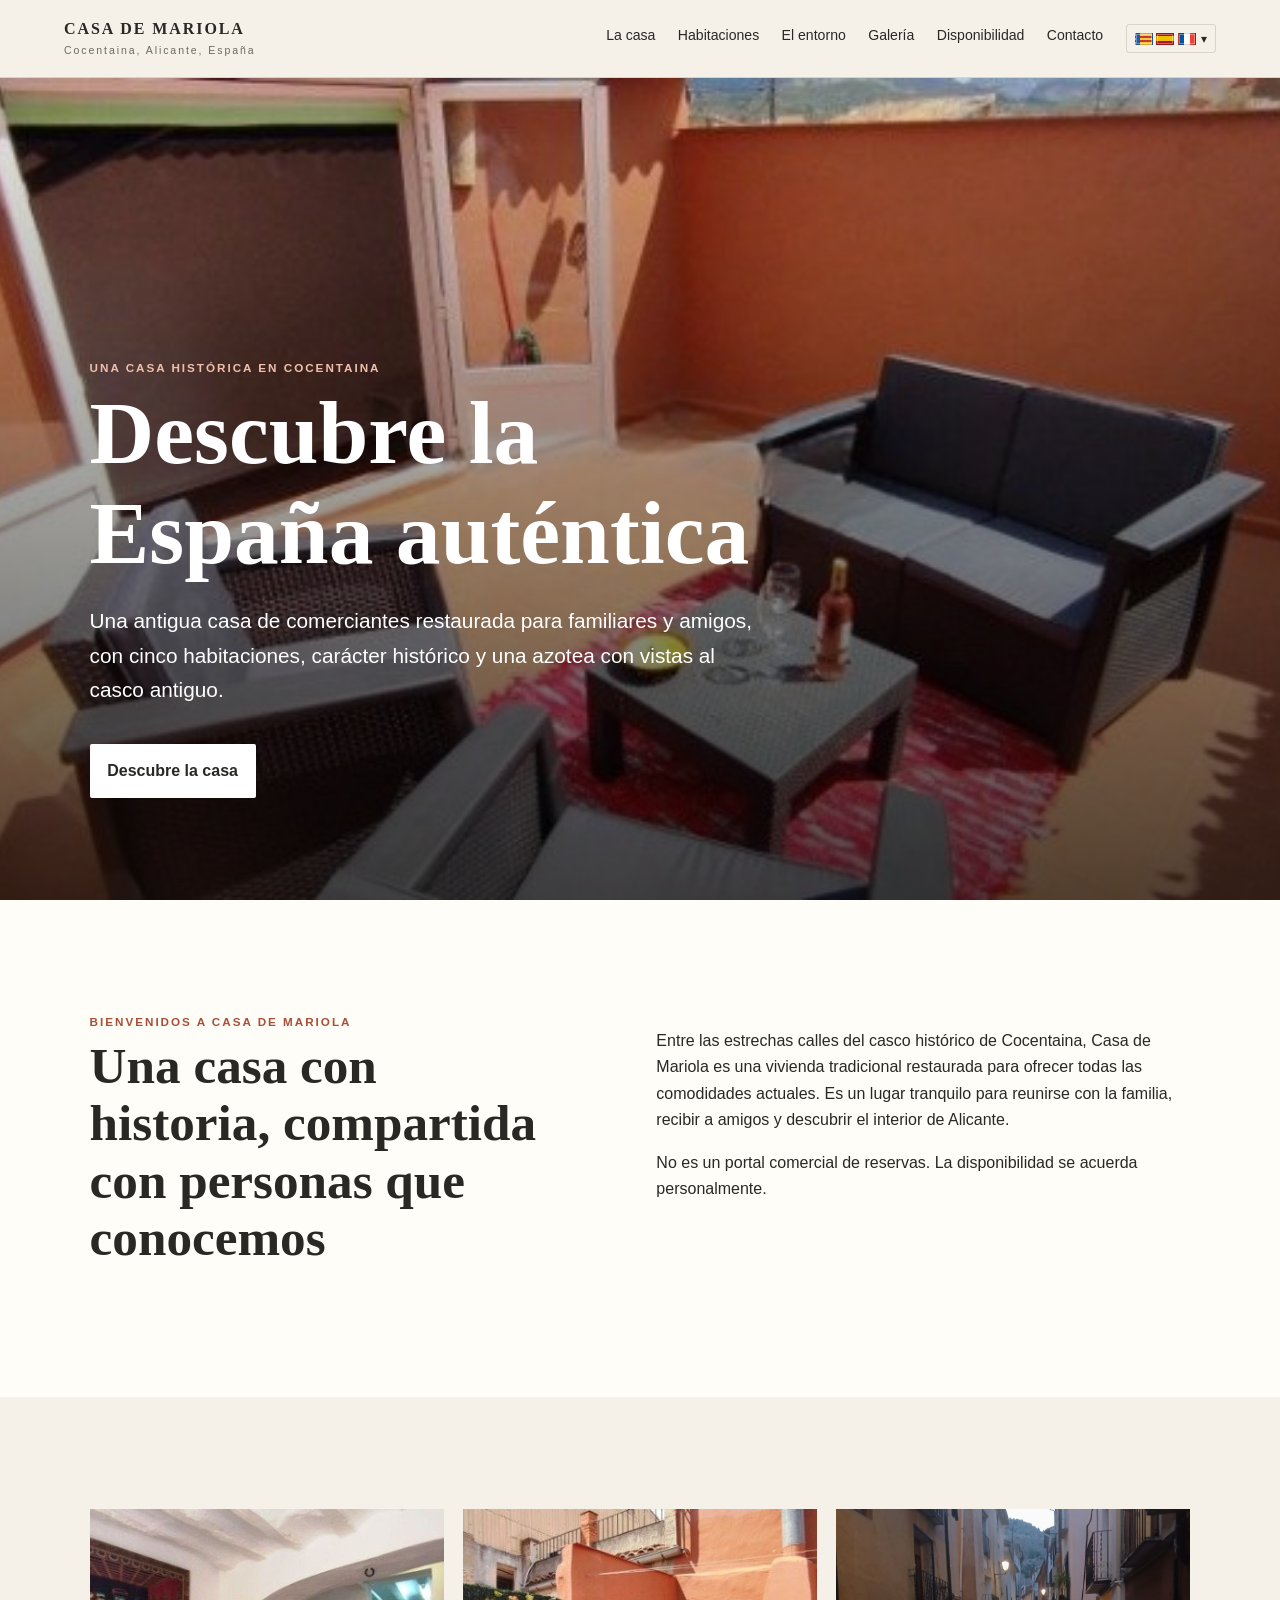
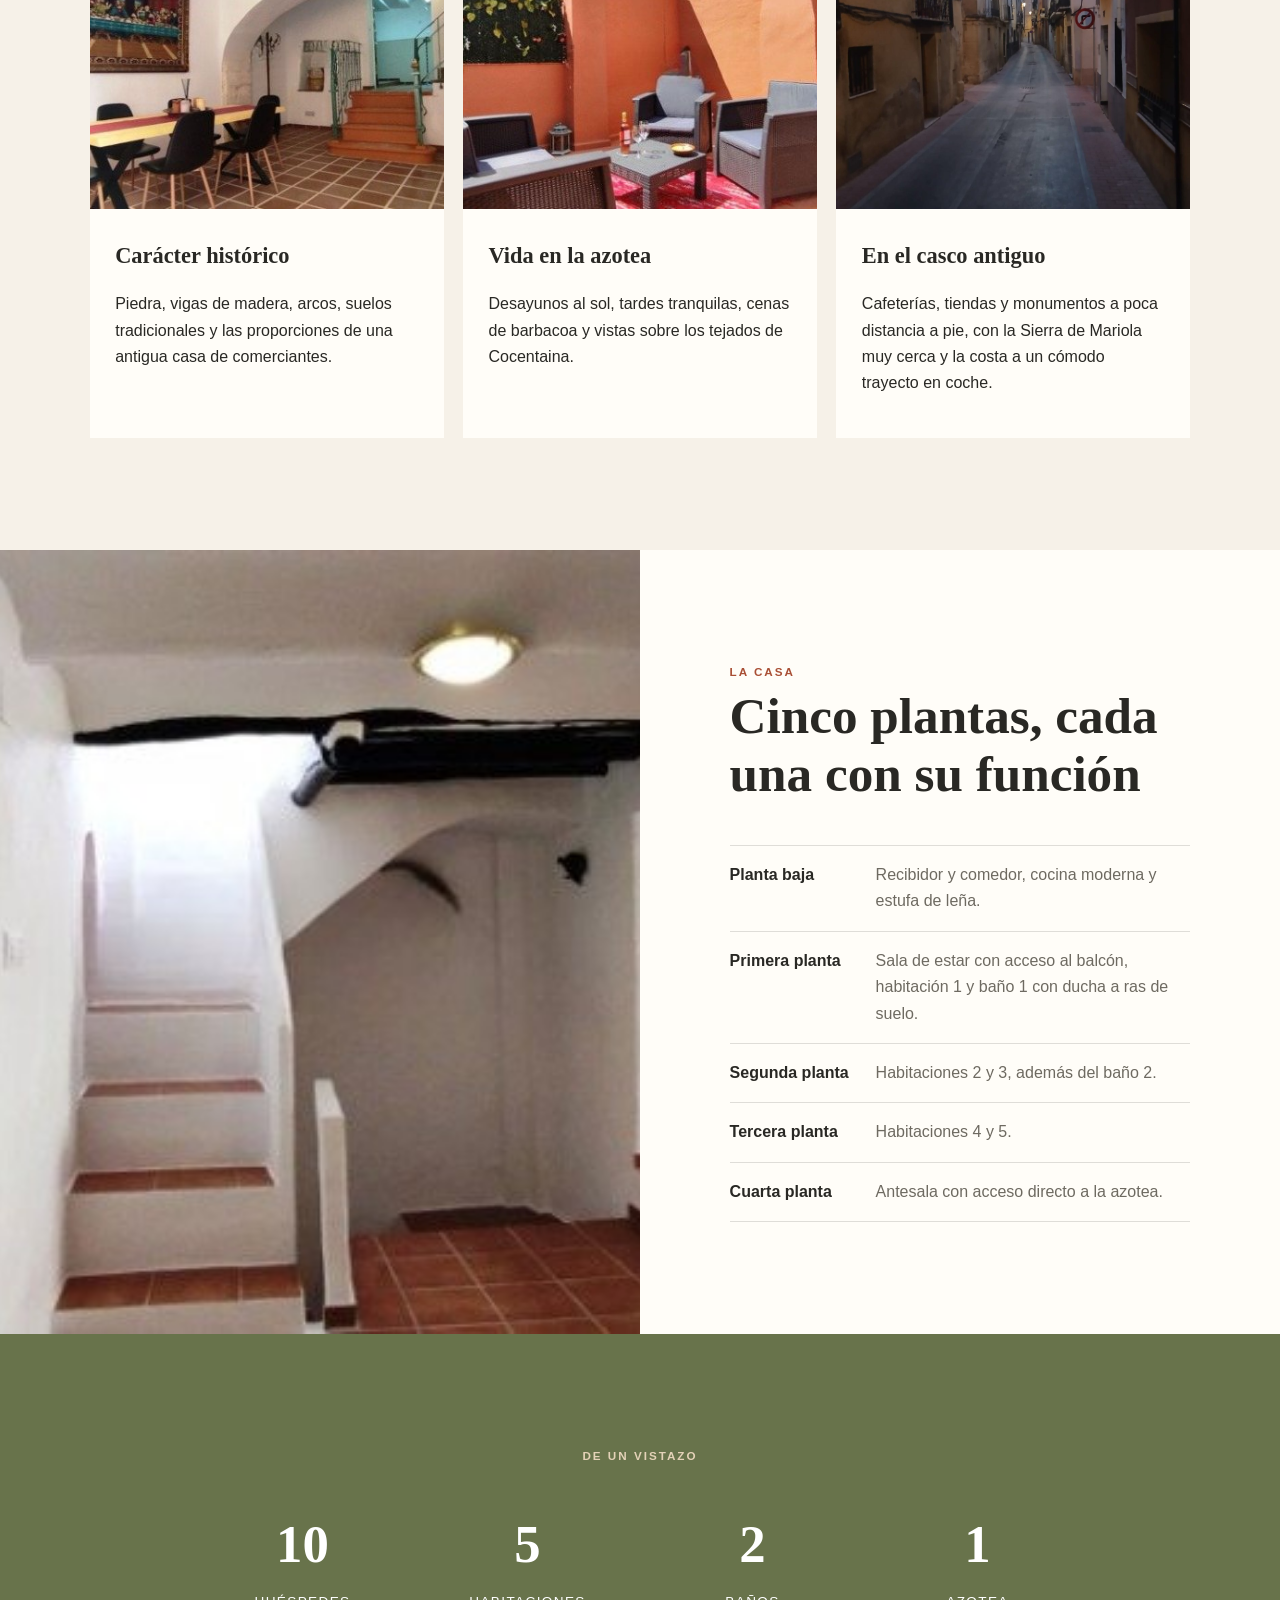
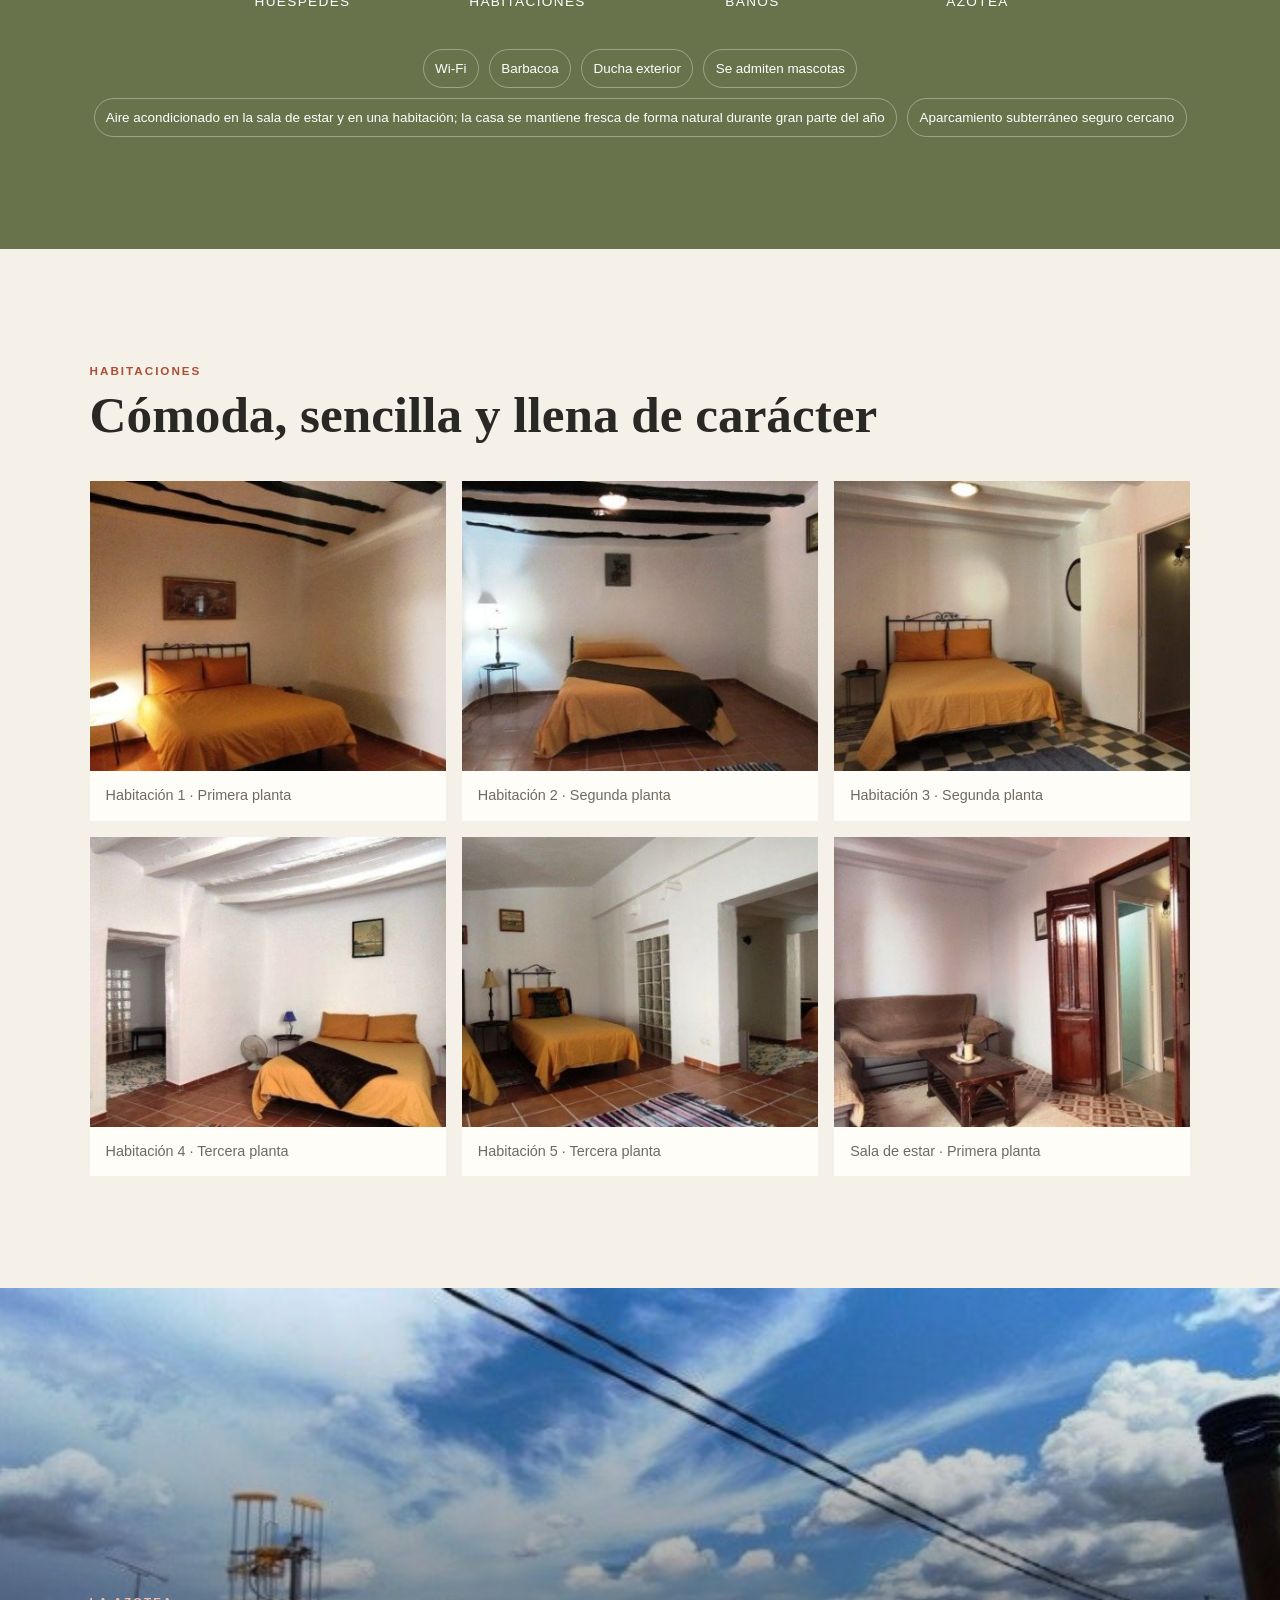
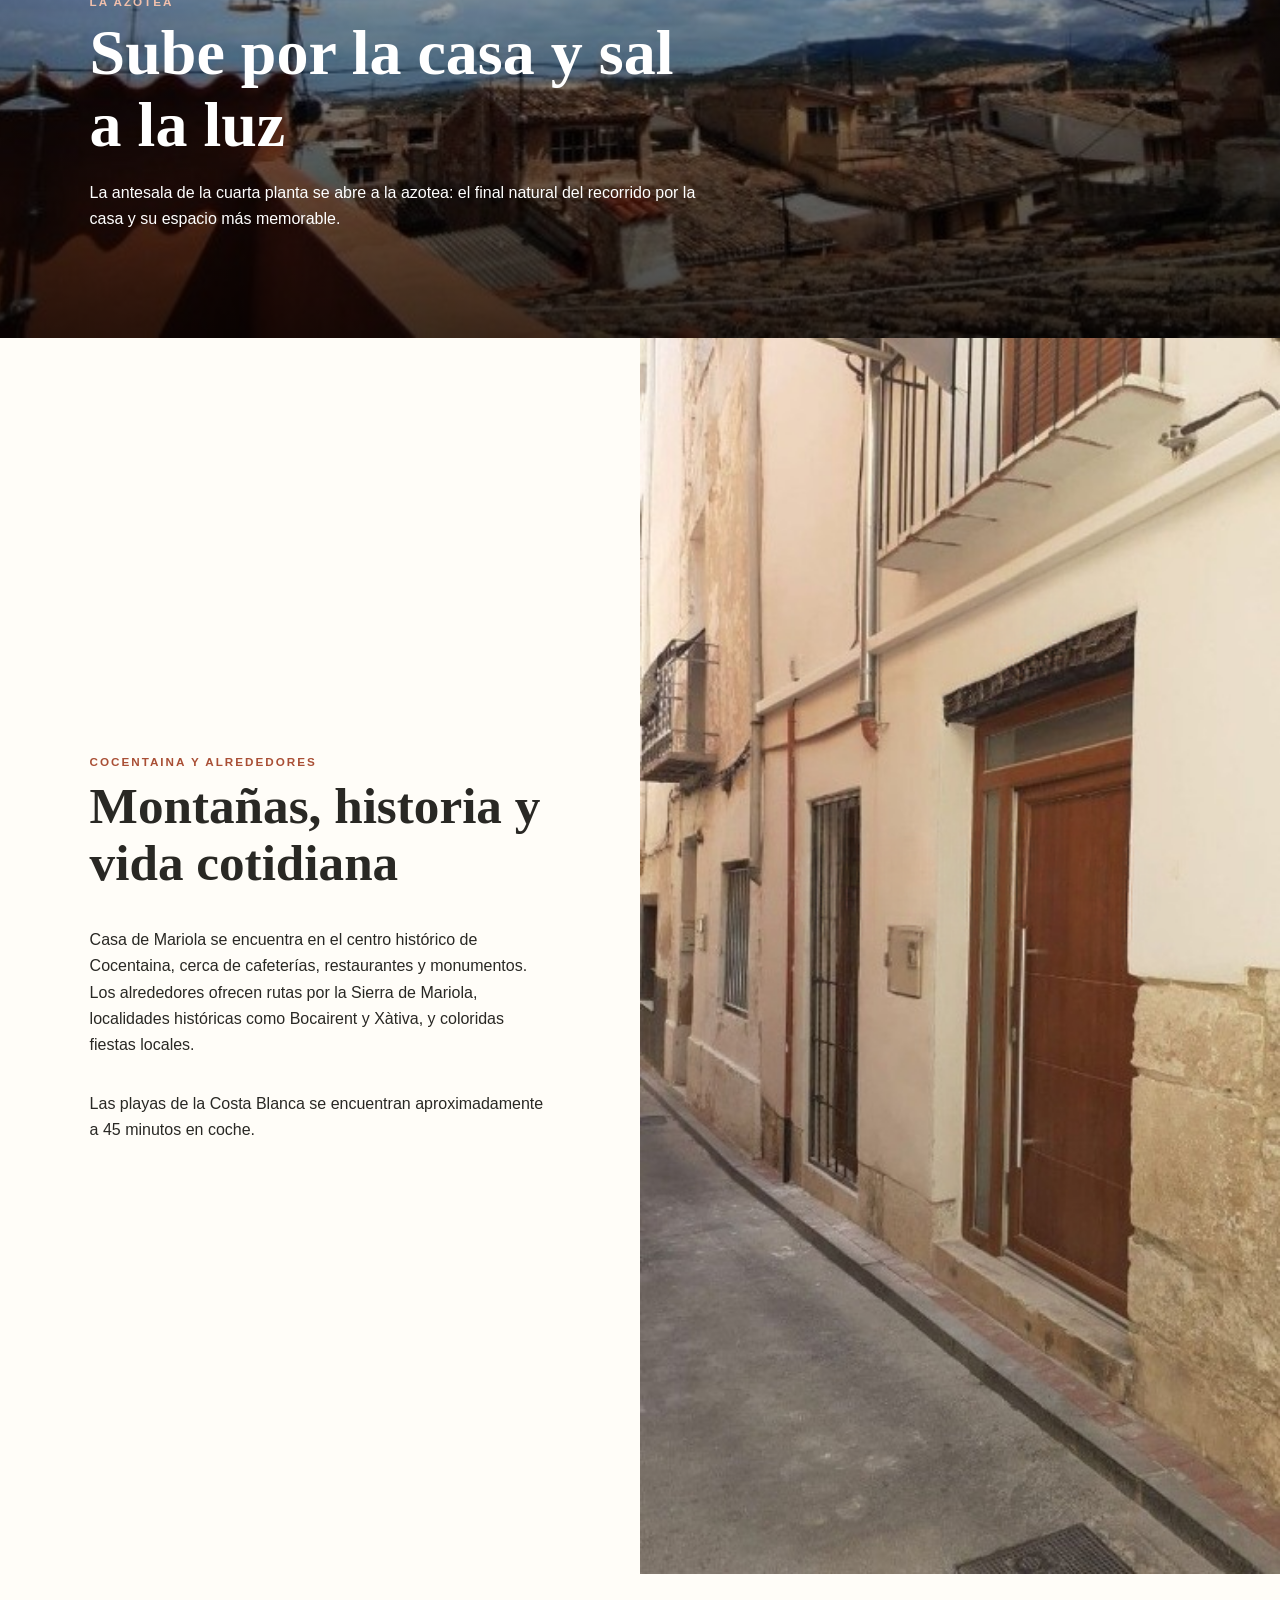
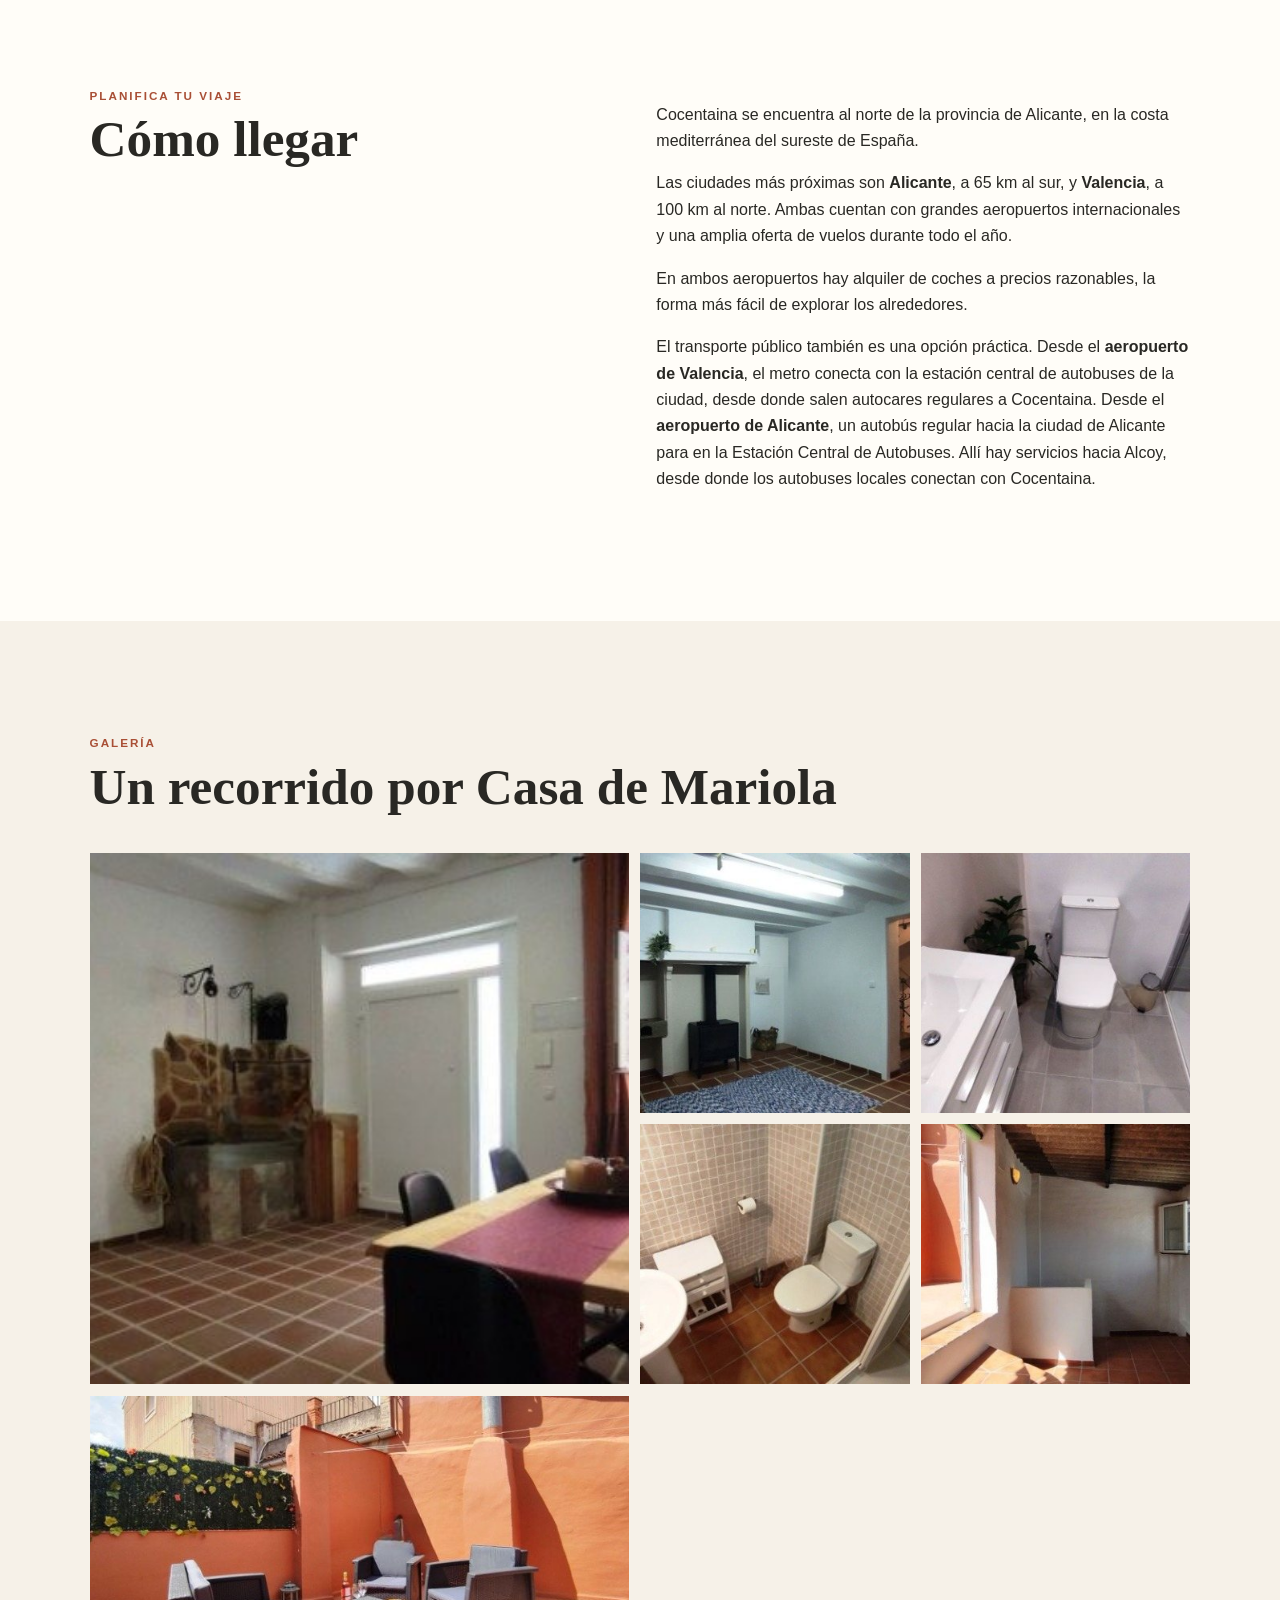
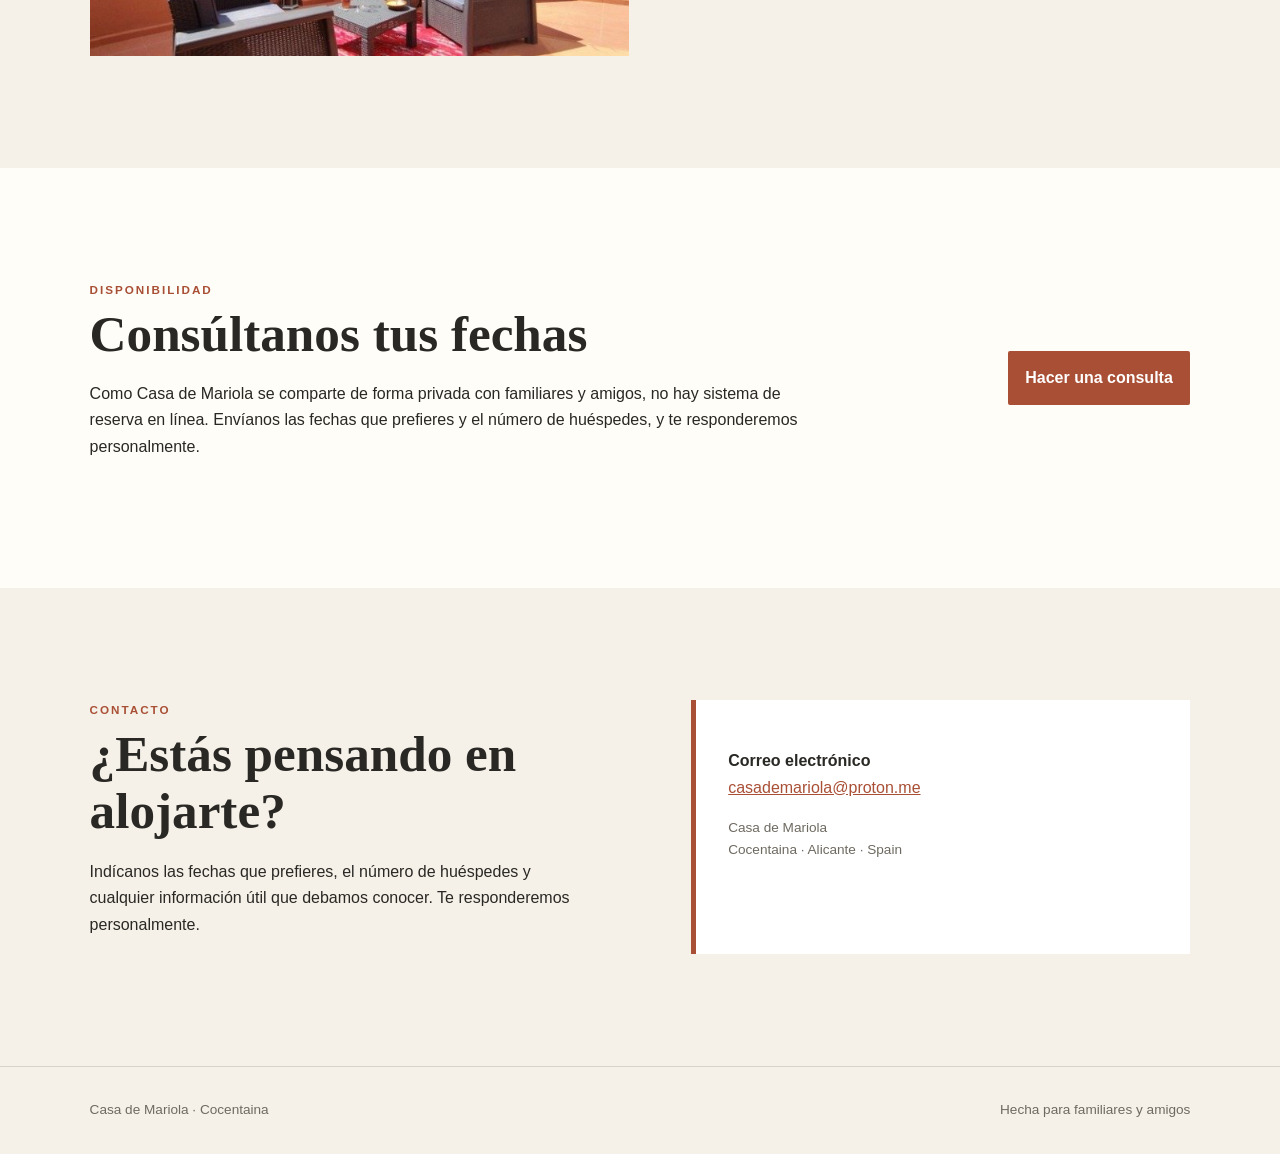
==== es/index.html @ c88c0bca "Add files via upload Version 1.4 - Add multilingual support" ====
<!DOCTYPE html>

<html lang="es">
<head>
<meta charset="utf-8"/>
<meta content="width=device-width, initial-scale=1" name="viewport"/>
<meta content="Alójate en una casa histórica cuidadosamente restaurada en el corazón de Cocentaina, Alicante. Una base ideal para descubrir la Sierra de Mariola, el interior valenciano y la Costa Blanca." name="description"/>
<link href="https://casademariola.com/es/" rel="canonical"/><link href="https://casademariola.com/" hreflang="en" rel="alternate"/><link href="https://casademariola.com/va/" hreflang="ca-valencia" rel="alternate"/><link href="https://casademariola.com/es/" hreflang="es" rel="alternate"/><link href="https://casademariola.com/fr/" hreflang="fr" rel="alternate"/><link href="https://casademariola.com/" hreflang="x-default" rel="alternate"/>
<meta content="Casa de Mariola | Cocentaina" property="og:title"/>
<meta content="Una casa tradicional en el casco histórico de Cocentaina, cerca de la Sierra de Mariola." property="og:description"/>
<meta content="website" property="og:type"/>
<meta content="https://casademariola.com/es/" property="og:url"/>
<meta content="https://casademariola.com/images/hero-terrace.jpg" property="og:image"/>
<link href="../favicon.svg" rel="icon" type="image/svg+xml"/>
<title>Casa de Mariola | Casa histórica en Cocentaina</title>
<link href="https://fonts.googleapis.com" rel="preconnect"/>
<link crossorigin="" href="https://fonts.gstatic.com" rel="preconnect"/>
<link href="../styles.css" rel="stylesheet"/>
<link href="styles.css" rel="stylesheet"/>
</head>
<body>
<header class="site-header">
<a aria-label="Inicio de Casa de Mariola" class="brand" href="#home">
<span>CASA DE MARIOLA</span>
<small>Cocentaina, Alicante, España</small>
</a>
<button aria-controls="site-nav" aria-expanded="false" class="menu-toggle">Menú</button>
<nav id="site-nav">
<a href="#house">La casa</a>
<a href="#rooms">Habitaciones</a>
<a href="#area">El entorno</a>
<a href="#gallery">Galería</a>
<a href="#availability">Disponibilidad</a>
<a href="#contact">Contacto</a>
<div class="language-selector">
<button aria-controls="language-menu" aria-expanded="false" aria-label="Elegir idioma" class="language-toggle" type="button">
<span aria-hidden="true" class="flag flag-va"></span><span aria-hidden="true" class="flag flag-es"></span><span aria-hidden="true" class="flag flag-fr"></span><span aria-hidden="true" class="language-chevron">▾</span>
</button>
<div class="language-menu" id="language-menu" role="menu">
<a href="/" lang="en" role="menuitem">English</a>
<a href="/va/" lang="ca-valencia" role="menuitem">Valencià</a>
<a href="/es/" lang="es" role="menuitem">Español</a>
<a href="/fr/" lang="fr" role="menuitem">Français</a>
</div>
</div></nav>
</header>
<main>
<section class="hero" id="home">
<img alt="La azotea de Casa de Mariola" src="../images/hero-terrace.jpg"/>
<div class="hero-shade"></div>
<div class="hero-content">
<p class="eyebrow">Una casa histórica en Cocentaina</p>
<h1>Descubre la España auténtica</h1>
<p>Una antigua casa de comerciantes restaurada para familiares y amigos, con cinco habitaciones, carácter histórico y una azotea con vistas al casco antiguo.</p>
<a class="button button-light" href="#house">Descubre la casa</a>
</div>
</section>
<section class="intro section">
<div>
<p class="eyebrow">Bienvenidos a Casa de Mariola</p>
<h2>Una casa con historia, compartida con personas que conocemos</h2>
</div>
<div>
<p>Entre las estrechas calles del casco histórico de Cocentaina, Casa de Mariola es una vivienda tradicional restaurada para ofrecer todas las comodidades actuales. Es un lugar tranquilo para reunirse con la familia, recibir a amigos y descubrir el interior de Alicante.</p>
<p>No es un portal comercial de reservas. La disponibilidad se acuerda personalmente.</p>
</div>
</section>
<section class="feature-grid section">
<article>
<img alt="Comedor y recibidor históricos" src="../images/dining-room.jpg"/>
<div>
<h3>Carácter histórico</h3>
<p>Piedra, vigas de madera, arcos, suelos tradicionales y las proporciones de una antigua casa de comerciantes.</p>
</div>
</article>
<article>
<img alt="Azotea soleada" src="../images/terrace-wide.jpg"/>
<div>
<h3>Vida en la azotea</h3>
<p>Desayunos al sol, tardes tranquilas, cenas de barbacoa y vistas sobre los tejados de Cocentaina.</p>
</div>
</article>
<article>
<img alt="Una calle del casco antiguo de Cocentaina" src="../images/old-street.jpg"/>
<div>
<h3>En el casco antiguo</h3>
<p>Cafeterías, tiendas y monumentos a poca distancia a pie, con la Sierra de Mariola muy cerca y la costa a un cómodo trayecto en coche.</p>
</div>
</article>
</section>
<section class="section split" id="house">
<div class="split-image">
<img alt="Escalera tradicional de Casa de Mariola" src="../images/stairs.jpg"/>
</div>
<div class="split-copy">
<p class="eyebrow">La casa</p>
<h2>Cinco plantas, cada una con su función</h2>
<div class="floor-list">
<div><strong>Planta baja</strong><span>Recibidor y comedor, cocina moderna y estufa de leña.</span></div>
<div><strong>Primera planta</strong><span>Sala de estar con acceso al balcón, habitación 1 y baño 1 con ducha a ras de suelo.</span></div>
<div><strong>Segunda planta</strong><span>Habitaciones 2 y 3, además del baño 2.</span></div>
<div><strong>Tercera planta</strong><span>Habitaciones 4 y 5.</span></div>
<div><strong>Cuarta planta</strong><span>Antesala con acceso directo a la azotea.</span></div>
</div>
</div>
</section>
<section class="facts section">
<p class="eyebrow">De un vistazo</p>
<div class="facts-grid">
<div><strong>10</strong><span>huéspedes</span></div>
<div><strong>5</strong><span>habitaciones</span></div>
<div><strong>2</strong><span>baños</span></div>
<div><strong>1</strong><span>azotea</span></div>
</div>
<div class="amenities">
<span>Wi-Fi</span><span>Barbacoa</span><span>Ducha exterior</span><span>Se admiten mascotas</span>
<span>Aire acondicionado en la sala de estar y en una habitación; la casa se mantiene fresca de forma natural durante gran parte del año</span><span>Aparcamiento subterráneo seguro cercano</span>
</div>
</section>
<section class="section" id="rooms">
<div class="section-heading">
<p class="eyebrow">Habitaciones</p>
<h2>Cómoda, sencilla y llena de carácter</h2>
</div>
<div class="room-grid">
<figure><img alt="Habitación 1" src="../images/bedroom-1.jpg"/><figcaption>Habitación 1 · Primera planta</figcaption></figure>
<figure><img alt="Habitación 2" src="../images/bedroom-2.jpg"/><figcaption>Habitación 2 · Segunda planta</figcaption></figure>
<figure><img alt="Habitación 3" src="../images/bedroom-3.jpg"/><figcaption>Habitación 3 · Segunda planta</figcaption></figure>
<figure><img alt="Habitación 4" src="../images/bedroom-4.jpg"/><figcaption>Habitación 4 · Tercera planta</figcaption></figure>
<figure><img alt="Habitación 5" src="../images/bedroom-5.jpg"/><figcaption>Habitación 5 · Tercera planta</figcaption></figure>
<figure><img alt="Sala de estar de la primera planta" src="../images/living-room.jpg"/><figcaption>Sala de estar · Primera planta</figcaption></figure>
</div>
</section>
<section class="terrace-banner">
<img alt="Vistas desde la azotea" src="../images/terrace-view.jpg"/>
<div>
<p class="eyebrow">La azotea</p>
<h2>Sube por la casa y sal a la luz</h2>
<p>La antesala de la cuarta planta se abre a la azotea: el final natural del recorrido por la casa y su espacio más memorable.</p>
</div>
</section>
<section class="section split reverse" id="area">
<div class="split-image">
<img alt="La entrada de Casa de Mariola" src="../images/front-door.jpg"/>
</div>
<div class="split-copy">
<p class="eyebrow">Cocentaina y alrededores</p>
<h2>Montañas, historia y vida cotidiana</h2>
<p>Casa de Mariola se encuentra en el centro histórico de Cocentaina, cerca de cafeterías, restaurantes y monumentos. Los alrededores ofrecen rutas por la Sierra de Mariola, localidades históricas como Bocairent y Xàtiva, y coloridas fiestas locales.</p>
<p>Las playas de la Costa Blanca se encuentran aproximadamente a 45 minutos en coche.</p>
</div>
</section>
<section class="intro section" id="getting-there">
<div>
<p class="eyebrow">Planifica tu viaje</p>
<h2>Cómo llegar</h2>
</div>
<div>
<p>Cocentaina se encuentra al norte de la provincia de Alicante, en la costa mediterránea del sureste de España.</p>
<p>Las ciudades más próximas son <strong>Alicante</strong>, a 65 km al sur, y <strong>Valencia</strong>, a 100 km al norte. Ambas cuentan con grandes aeropuertos internacionales y una amplia oferta de vuelos durante todo el año.</p>
<p>En ambos aeropuertos hay alquiler de coches a precios razonables, la forma más fácil de explorar los alrededores.</p>
<p>El transporte público también es una opción práctica. Desde el <strong>aeropuerto de Valencia</strong>, el metro conecta con la estación central de autobuses de la ciudad, desde donde salen autocares regulares a Cocentaina. Desde el <strong>aeropuerto de Alicante</strong>, un autobús regular hacia la ciudad de Alicante para en la Estación Central de Autobuses. Allí hay servicios hacia Alcoy, desde donde los autobuses locales conectan con Cocentaina.</p>
</div>
</section>
<section class="section" id="gallery">
<div class="section-heading">
<p class="eyebrow">Galería</p>
<h2>Un recorrido por Casa de Mariola</h2>
</div>
<div class="gallery">
<button><img alt="Comedor y cocina" src="../images/dining-kitchen.jpg"/></button>
<button><img alt="Cocina con estufa de leña" src="../images/kitchen.jpg"/></button>
<button><img alt="Baño 1" src="../images/bathroom-1.jpg"/></button>
<button><img alt="Baño 2" src="../images/bathroom-2.jpg"/></button>
<button><img alt="Antesala de acceso a la azotea" src="../images/anteroom.jpg"/></button>
<button><img alt="Zona de estar en la azotea" src="../images/terrace-wide.jpg"/></button>
</div>
</section>
<section class="availability section" id="availability">
<div>
<p class="eyebrow">Disponibilidad</p>
<h2>Consúltanos tus fechas</h2>
<p>Como Casa de Mariola se comparte de forma privada con familiares y amigos, no hay sistema de reserva en línea. Envíanos las fechas que prefieres y el número de huéspedes, y te responderemos personalmente.</p>
</div>
<a class="button" href="#contact">Hacer una consulta</a>
</section>
<section class="contact section" id="contact">
<div>
<p class="eyebrow">Contacto</p>
<h2>¿Estás pensando en alojarte?</h2>
<p>Indícanos las fechas que prefieres, el número de huéspedes y cualquier información útil que debamos conocer. Te responderemos personalmente.</p>
</div>
<div class="contact-card">
<p><strong>Correo electrónico</strong><br/><a href="mailto:casademariola@proton.me?subject=Consulta%20sobre%20Casa%20de%20Mariola">casademariola@proton.me</a></p>
<p class="small">Casa de Mariola<br/>Cocentaina · Alicante · Spain</p>
</div>
</section>
</main>
<footer>
<span>Casa de Mariola · Cocentaina</span>
<span>Hecha para familiares y amigos</span>
</footer>
<dialog id="lightbox">
<button aria-label="Cerrar imagen" class="close">×</button>
<img alt="" src=""/>
</dialog>
<script src="../script.js"></script>
</body>
</html>
---- styles.css ----
:root{
  --ivory:#f6f1e8;
  --paper:#fffdf8;
  --terracotta:#a94f35;
  --olive:#68734b;
  --ink:#292824;
  --muted:#6e6a61;
  --line:rgba(41,40,36,.15);
}
*{box-sizing:border-box}
html{scroll-behavior:smooth}
body{margin:0;background:var(--ivory);color:var(--ink);font-family:"DM Sans",Arial,sans-serif;line-height:1.65}
img{display:block;width:100%;height:auto}
a{color:inherit}
.site-header{position:sticky;top:0;z-index:20;height:78px;padding:0 5vw;display:flex;align-items:center;justify-content:space-between;background:rgba(246,241,232,.94);backdrop-filter:blur(10px);border-bottom:1px solid var(--line)}
.brand{text-decoration:none;display:flex;flex-direction:column;line-height:1.05;letter-spacing:.12em}
.brand span{font-family:"Libre Baskerville",serif;font-weight:700}
.brand small{font-size:.66rem;margin-top:.45rem;color:var(--muted)}
nav{display:flex;gap:1.4rem}
nav a{text-decoration:none;font-size:.88rem}
nav a:hover{color:var(--terracotta)}
.menu-toggle{display:none;background:none;border:1px solid var(--line);padding:.5rem .75rem}
.hero{min-height:calc(100vh - 78px);position:relative;display:flex;align-items:flex-end}
.hero>img{position:absolute;inset:0;width:100%;height:100%;object-fit:cover}
.hero-shade{position:absolute;inset:0;background:linear-gradient(180deg,rgba(0,0,0,.08),rgba(0,0,0,.67))}
.hero-content{position:relative;z-index:2;color:white;padding:8vw 7vw;max-width:850px}
.hero h1,.section h2,.terrace-banner h2{font-family:"Libre Baskerville",serif;line-height:1.12;margin:.35rem 0 1.2rem}
.hero h1{font-size:clamp(3rem,7vw,6.8rem);max-width:850px}
.hero p:not(.eyebrow){font-size:clamp(1rem,1.7vw,1.3rem);max-width:680px}
.eyebrow{text-transform:uppercase;letter-spacing:.17em;font-size:.73rem;font-weight:600;margin:0;color:var(--terracotta)}
.hero .eyebrow,.terrace-banner .eyebrow{color:#f1c0ac}
.button{display:inline-block;text-decoration:none;background:var(--terracotta);color:white;padding:.85rem 1.1rem;border-radius:2px;font-weight:600}
.button-light{background:white;color:var(--ink);margin-top:1rem}
.section{padding:7rem 7vw}
.intro{display:grid;grid-template-columns:1fr 1.15fr;gap:8vw;background:var(--paper)}
.intro h2,.section h2{font-size:clamp(2rem,4vw,4rem)}
.feature-grid{display:grid;grid-template-columns:repeat(3,1fr);gap:1.2rem}
.feature-grid article{background:var(--paper)}
.feature-grid img{height:300px;object-fit:cover}
.feature-grid article div{padding:1.6rem}
.feature-grid h3{font-family:"Libre Baskerville",serif;font-size:1.4rem;margin:.2rem 0}
.split{display:grid;grid-template-columns:1fr 1fr;min-height:720px;padding:0}
.split.reverse{direction:rtl}
.split.reverse>*{direction:ltr}
.split-image img{height:100%;object-fit:cover}
.split-copy{padding:7rem 7vw;display:flex;flex-direction:column;justify-content:center;background:var(--paper)}
.floor-list{margin-top:1.5rem;border-top:1px solid var(--line)}
.floor-list div{padding:1rem 0;border-bottom:1px solid var(--line);display:grid;grid-template-columns:130px 1fr;gap:1rem}
.floor-list span{color:var(--muted)}
.facts{text-align:center;background:var(--olive);color:white}
.facts .eyebrow{color:#e4d2b8}
.facts-grid{display:grid;grid-template-columns:repeat(4,1fr);max-width:900px;margin:2.2rem auto}
.facts-grid strong{display:block;font-family:"Libre Baskerville",serif;font-size:3.3rem}
.facts-grid span{font-size:.85rem;text-transform:uppercase;letter-spacing:.1em}
.amenities{display:flex;flex-wrap:wrap;justify-content:center;gap:.65rem}
.amenities span{border:1px solid rgba(255,255,255,.35);padding:.45rem .7rem;border-radius:999px;font-size:.84rem}
.section-heading{max-width:800px;margin-bottom:2.4rem}
.room-grid{display:grid;grid-template-columns:repeat(3,1fr);gap:1rem}
.room-grid figure{margin:0;background:var(--paper)}
.room-grid img{height:290px;object-fit:cover}
.room-grid figcaption{padding:.8rem 1rem;color:var(--muted);font-size:.9rem}
.terrace-banner{position:relative;min-height:650px;display:flex;align-items:flex-end;color:white}
.terrace-banner>img{position:absolute;inset:0;height:100%;object-fit:cover}
.terrace-banner:after{content:"";position:absolute;inset:0;background:linear-gradient(180deg,transparent,rgba(0,0,0,.75))}
.terrace-banner>div{position:relative;z-index:2;padding:7vw;max-width:800px}
.terrace-banner h2{font-size:clamp(2.4rem,5vw,5rem)}
.gallery{display:grid;grid-template-columns:2fr 1fr 1fr;grid-auto-rows:260px;gap:.7rem}
.gallery button{border:0;padding:0;cursor:zoom-in;overflow:hidden;background:none}
.gallery button:first-child{grid-row:span 2}
.gallery img{height:100%;object-fit:cover;transition:transform .35s ease}
.gallery button:hover img{transform:scale(1.03)}
.availability{display:flex;align-items:center;justify-content:space-between;gap:4rem;background:var(--paper)}
.availability>div{max-width:720px}
.contact{display:grid;grid-template-columns:1fr 1fr;gap:8vw}
.contact-card{background:white;padding:2rem;border-left:5px solid var(--terracotta)}
.contact-card a{color:var(--terracotta)}
.small{font-size:.85rem;color:var(--muted)}
footer{padding:2rem 7vw;display:flex;justify-content:space-between;border-top:1px solid var(--line);font-size:.85rem;color:var(--muted)}
dialog{border:0;padding:0;background:transparent;max-width:92vw;max-height:92vh}
dialog::backdrop{background:rgba(0,0,0,.88)}
dialog img{max-width:92vw;max-height:88vh;object-fit:contain}
.close{position:fixed;right:2rem;top:1rem;color:white;background:none;border:0;font-size:2.5rem;cursor:pointer}
@media(max-width:850px){
  .menu-toggle{display:block}
  nav{display:none;position:absolute;top:77px;left:0;right:0;padding:1rem 5vw;background:var(--paper);flex-direction:column;border-bottom:1px solid var(--line)}
  nav.open{display:flex}
  .intro,.feature-grid,.split,.contact{grid-template-columns:1fr}
  .split.reverse{direction:ltr}
  .split-image{min-height:480px}
  .facts-grid{grid-template-columns:repeat(2,1fr);gap:2rem}
  .room-grid{grid-template-columns:1fr 1fr}
  .gallery{grid-template-columns:1fr 1fr;grid-auto-rows:220px}
  .gallery button:first-child{grid-row:auto;grid-column:span 2}
  .availability{align-items:flex-start;flex-direction:column}
}
@media(max-width:560px){
  .section{padding:5rem 6vw}
  .hero-content{padding:14vw 6vw}
  .feature-grid,.room-grid{grid-template-columns:1fr}
  .floor-list div{grid-template-columns:1fr;gap:.2rem}
  .gallery{grid-template-columns:1fr;grid-auto-rows:250px}
  .gallery button:first-child{grid-column:auto}
  footer{flex-direction:column;gap:.5rem}
}

/* Language selector */
.language-selector{position:relative;display:flex;align-items:center}
.language-toggle{display:flex;align-items:center;gap:.22rem;background:transparent;border:1px solid var(--line);border-radius:3px;padding:.42rem .5rem;cursor:pointer;color:var(--ink)}
.language-toggle:hover,.language-toggle:focus-visible{border-color:var(--terracotta)}
.flag{display:inline-block;width:18px;height:12px;border:1px solid rgba(41,40,36,.18);box-shadow:0 0 0 1px rgba(255,255,255,.35) inset}
.flag-va{background:linear-gradient(to right,#1d5aa6 0 22%,transparent 22%),repeating-linear-gradient(to bottom,#f4c542 0 2px,#c9372c 2px 4px)}
.flag-es{background:linear-gradient(to bottom,#aa151b 0 25%,#f1bf00 25% 75%,#aa151b 75%)}
.flag-fr{background:linear-gradient(to right,#0055a4 0 33.33%,#fff 33.33% 66.66%,#ef4135 66.66%)}
.language-chevron{font-size:.72rem;margin-left:.12rem}
.language-menu{display:none;position:absolute;right:0;top:calc(100% + .55rem);min-width:150px;background:var(--paper);border:1px solid var(--line);box-shadow:0 12px 30px rgba(41,40,36,.14);padding:.4rem;z-index:40}
.language-menu.open{display:block}
.language-menu a{display:block;padding:.55rem .7rem;border-radius:2px;white-space:nowrap}
.language-menu a:hover,.language-menu a:focus-visible{background:var(--ivory);color:var(--terracotta)}
@media(max-width:850px){
  .language-selector{align-items:flex-start}
  .language-toggle{margin-top:.2rem}
  .language-menu{position:static;margin-top:.35rem;box-shadow:none;width:100%}
}
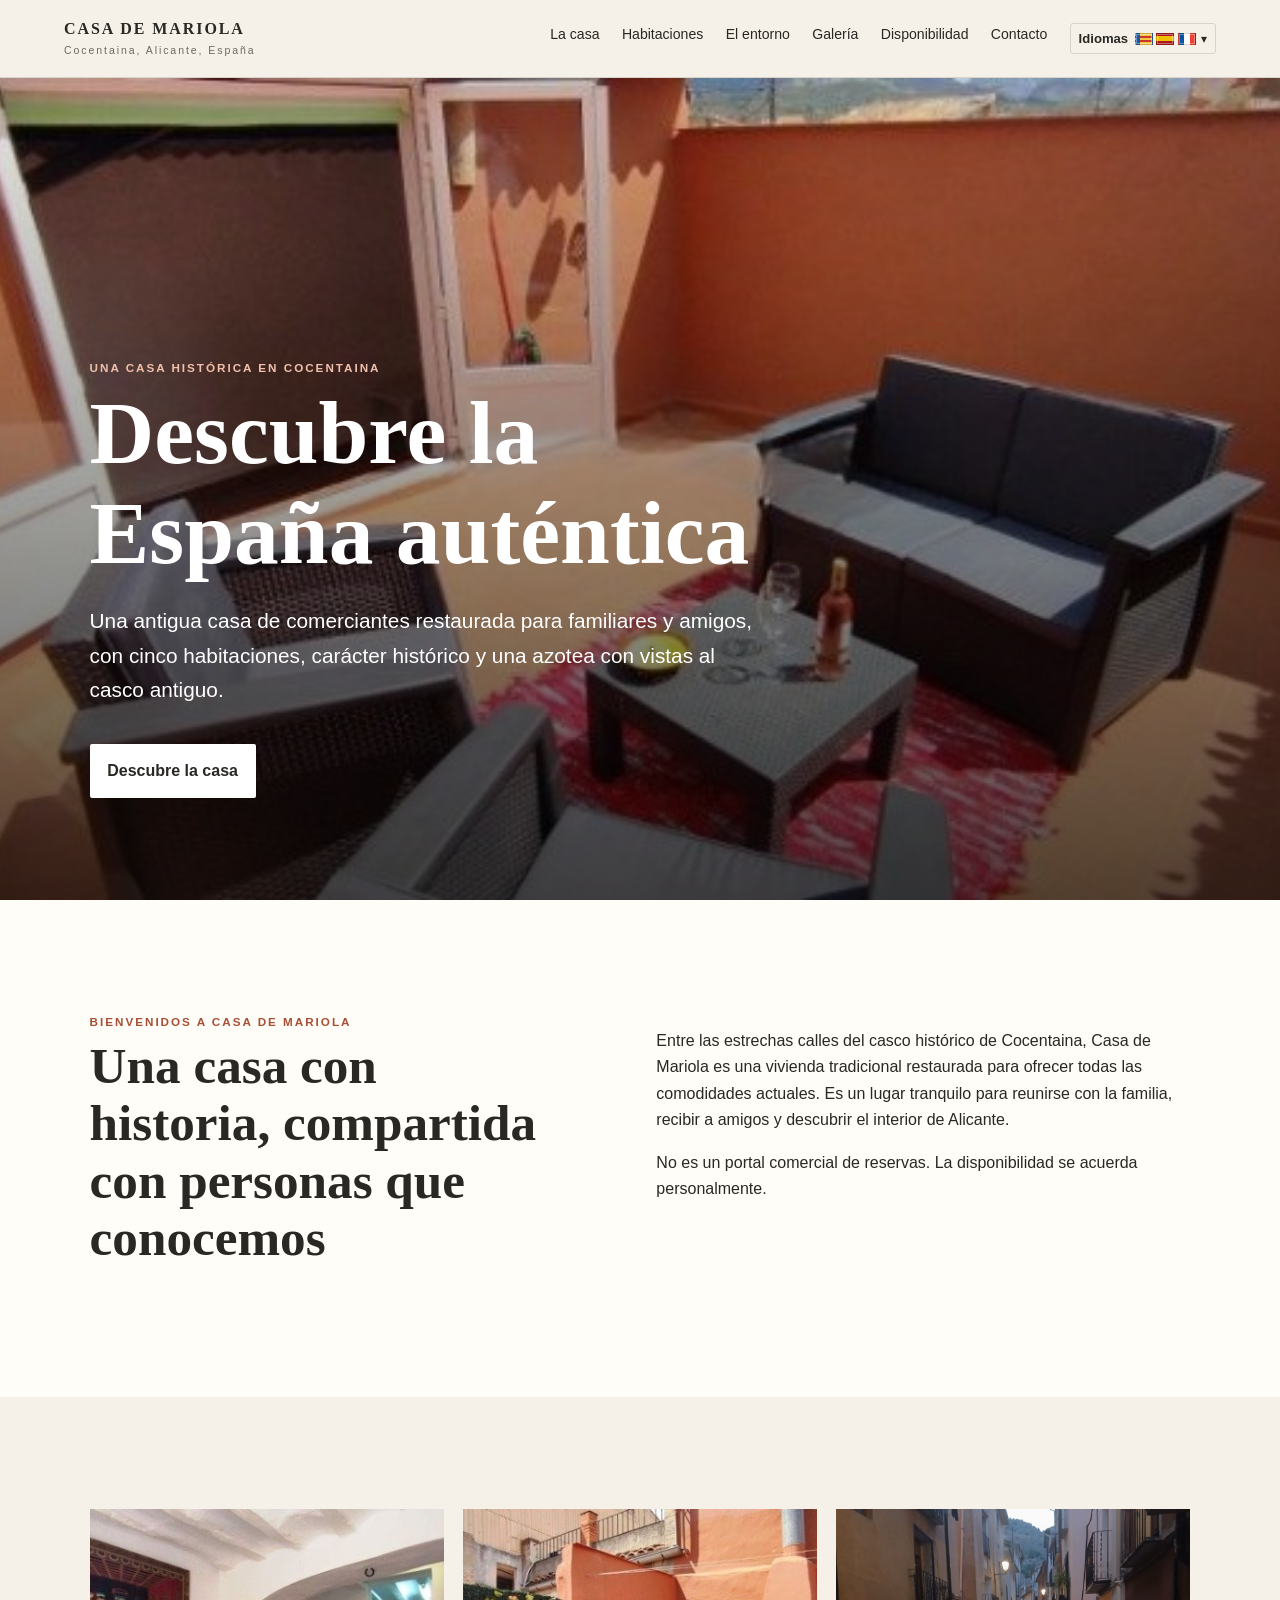
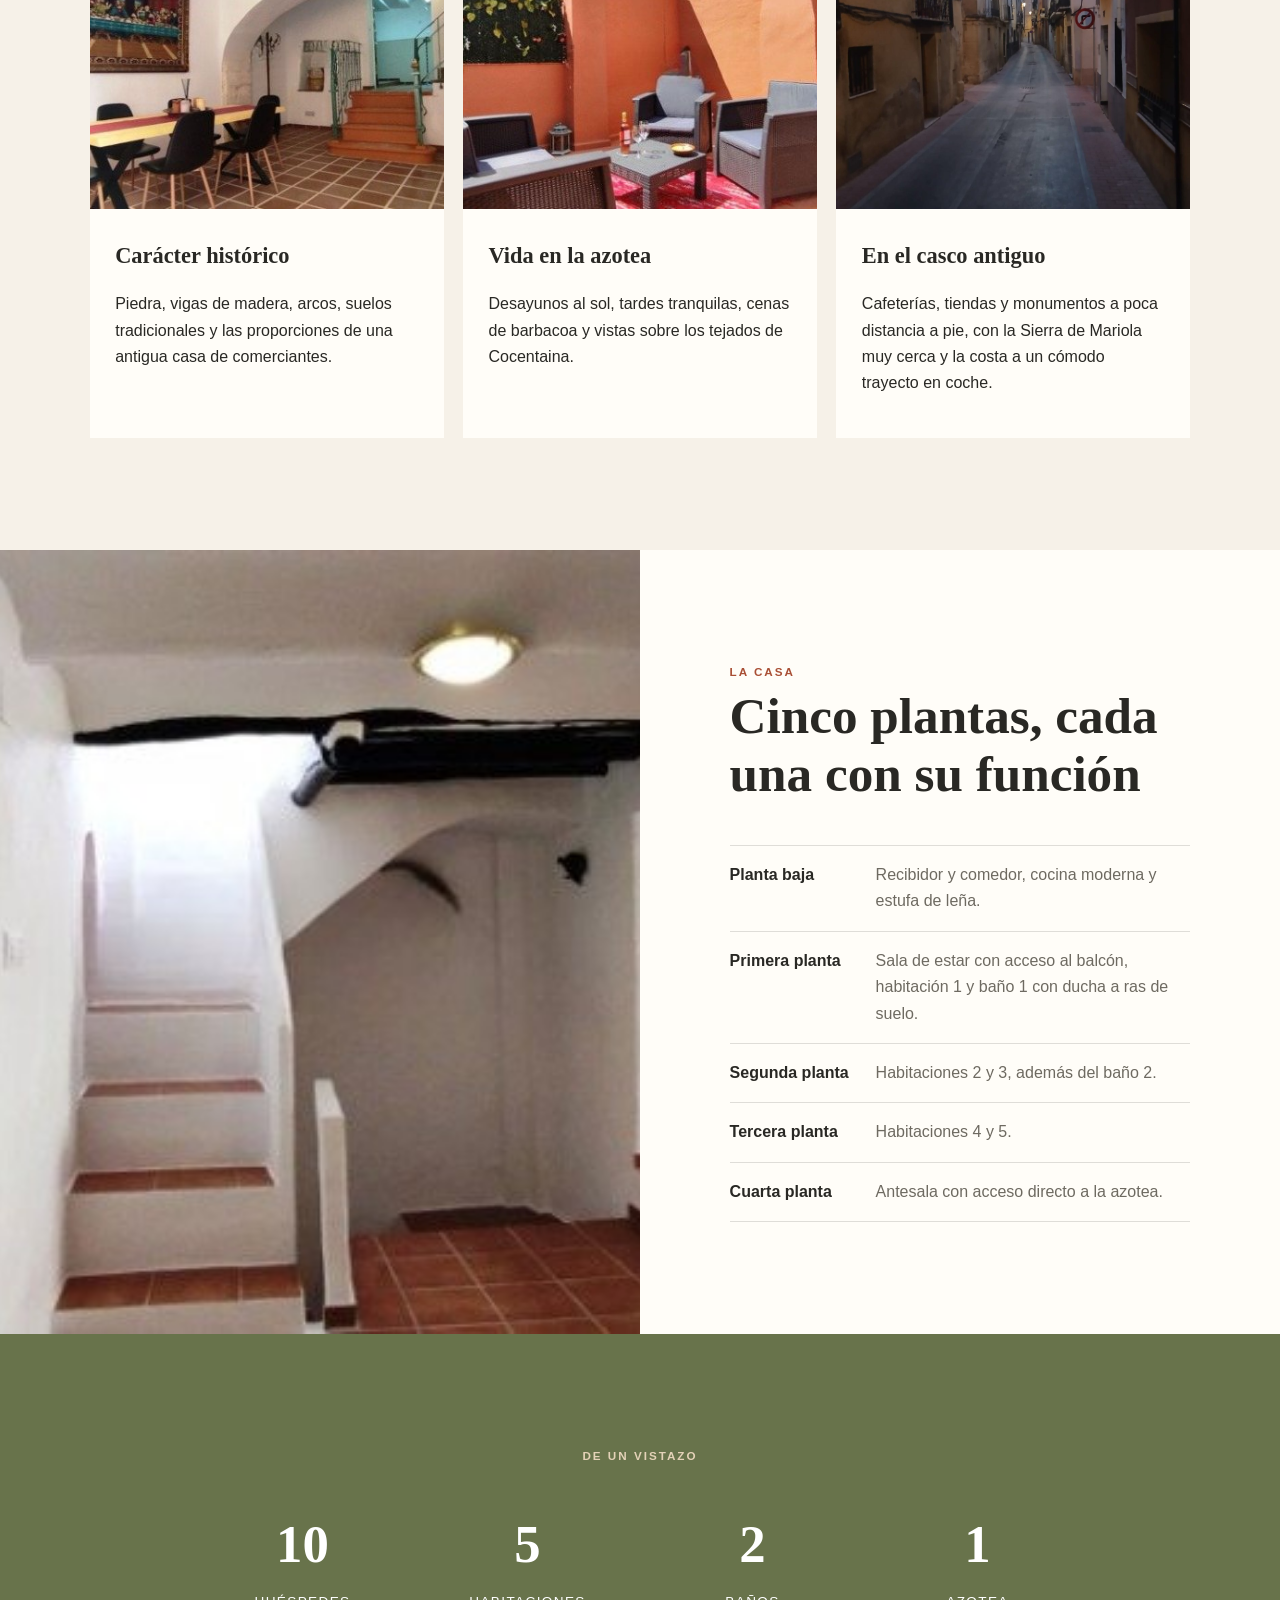
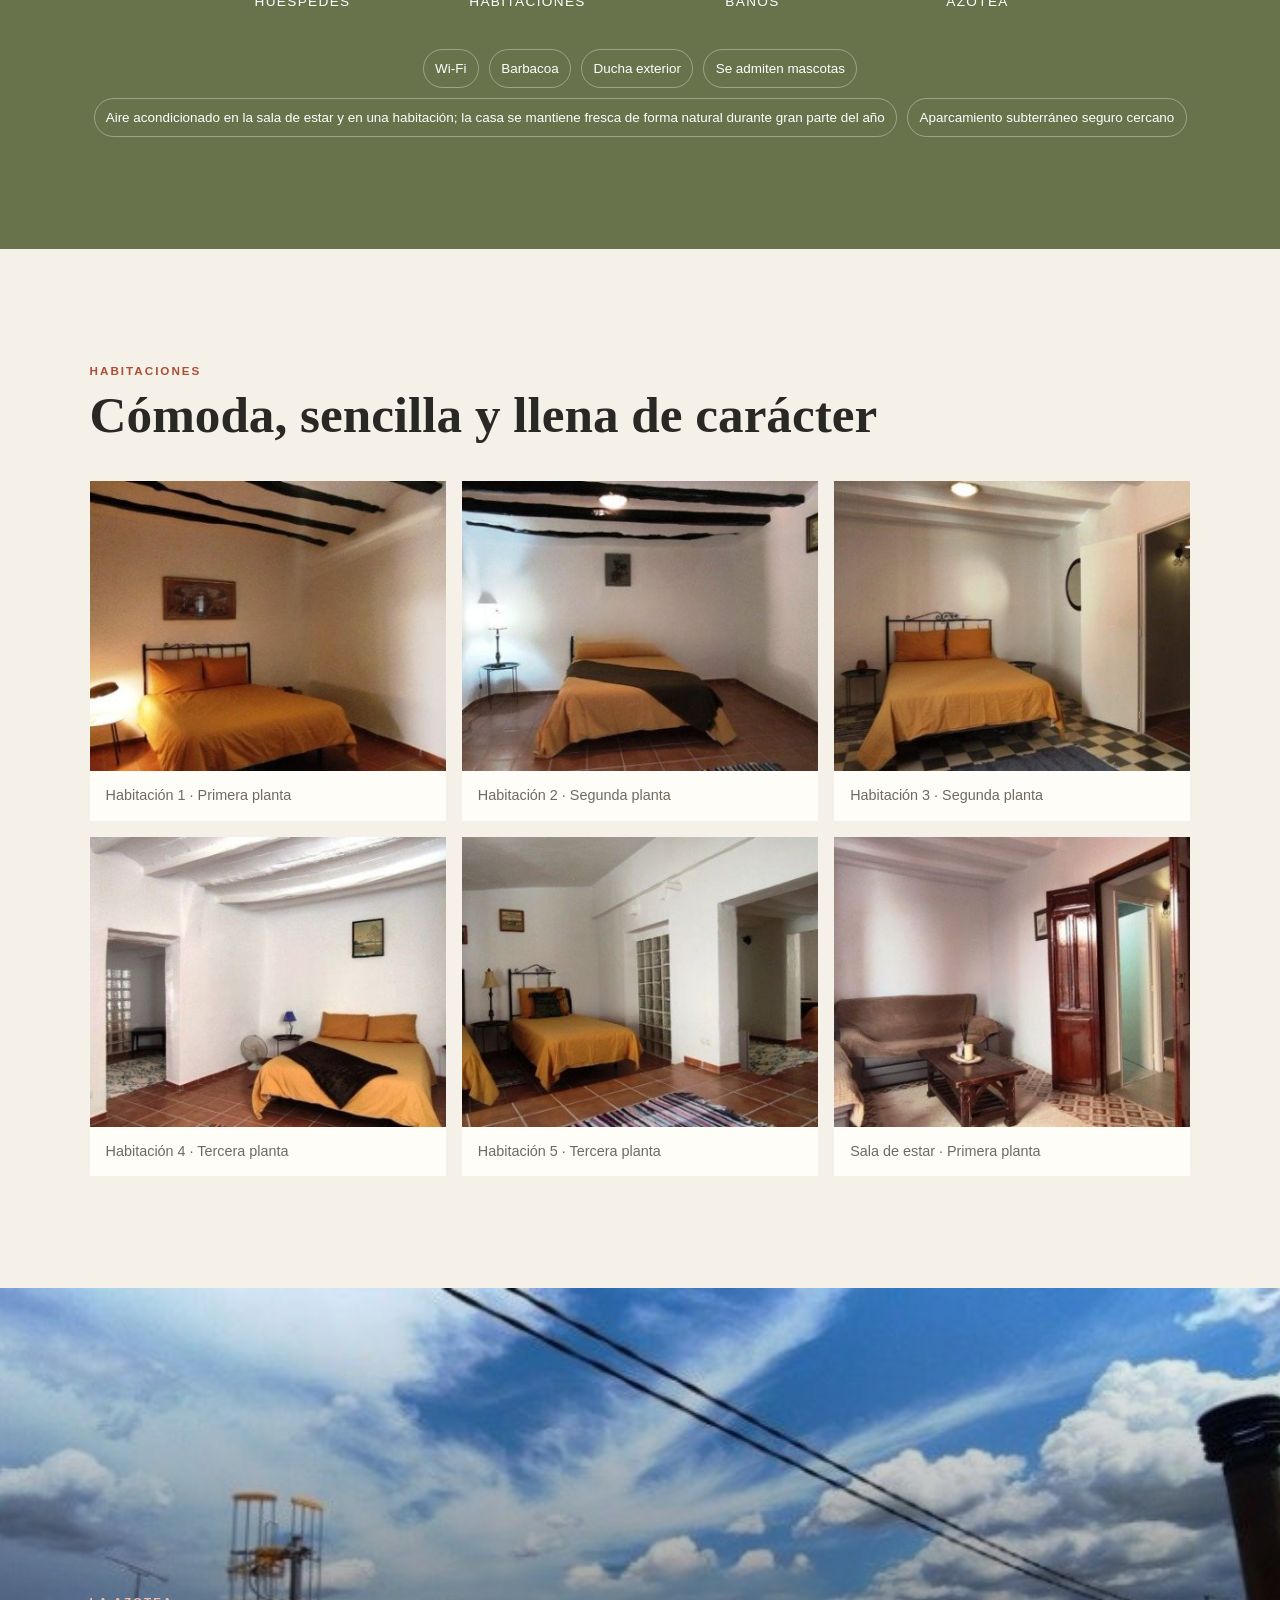
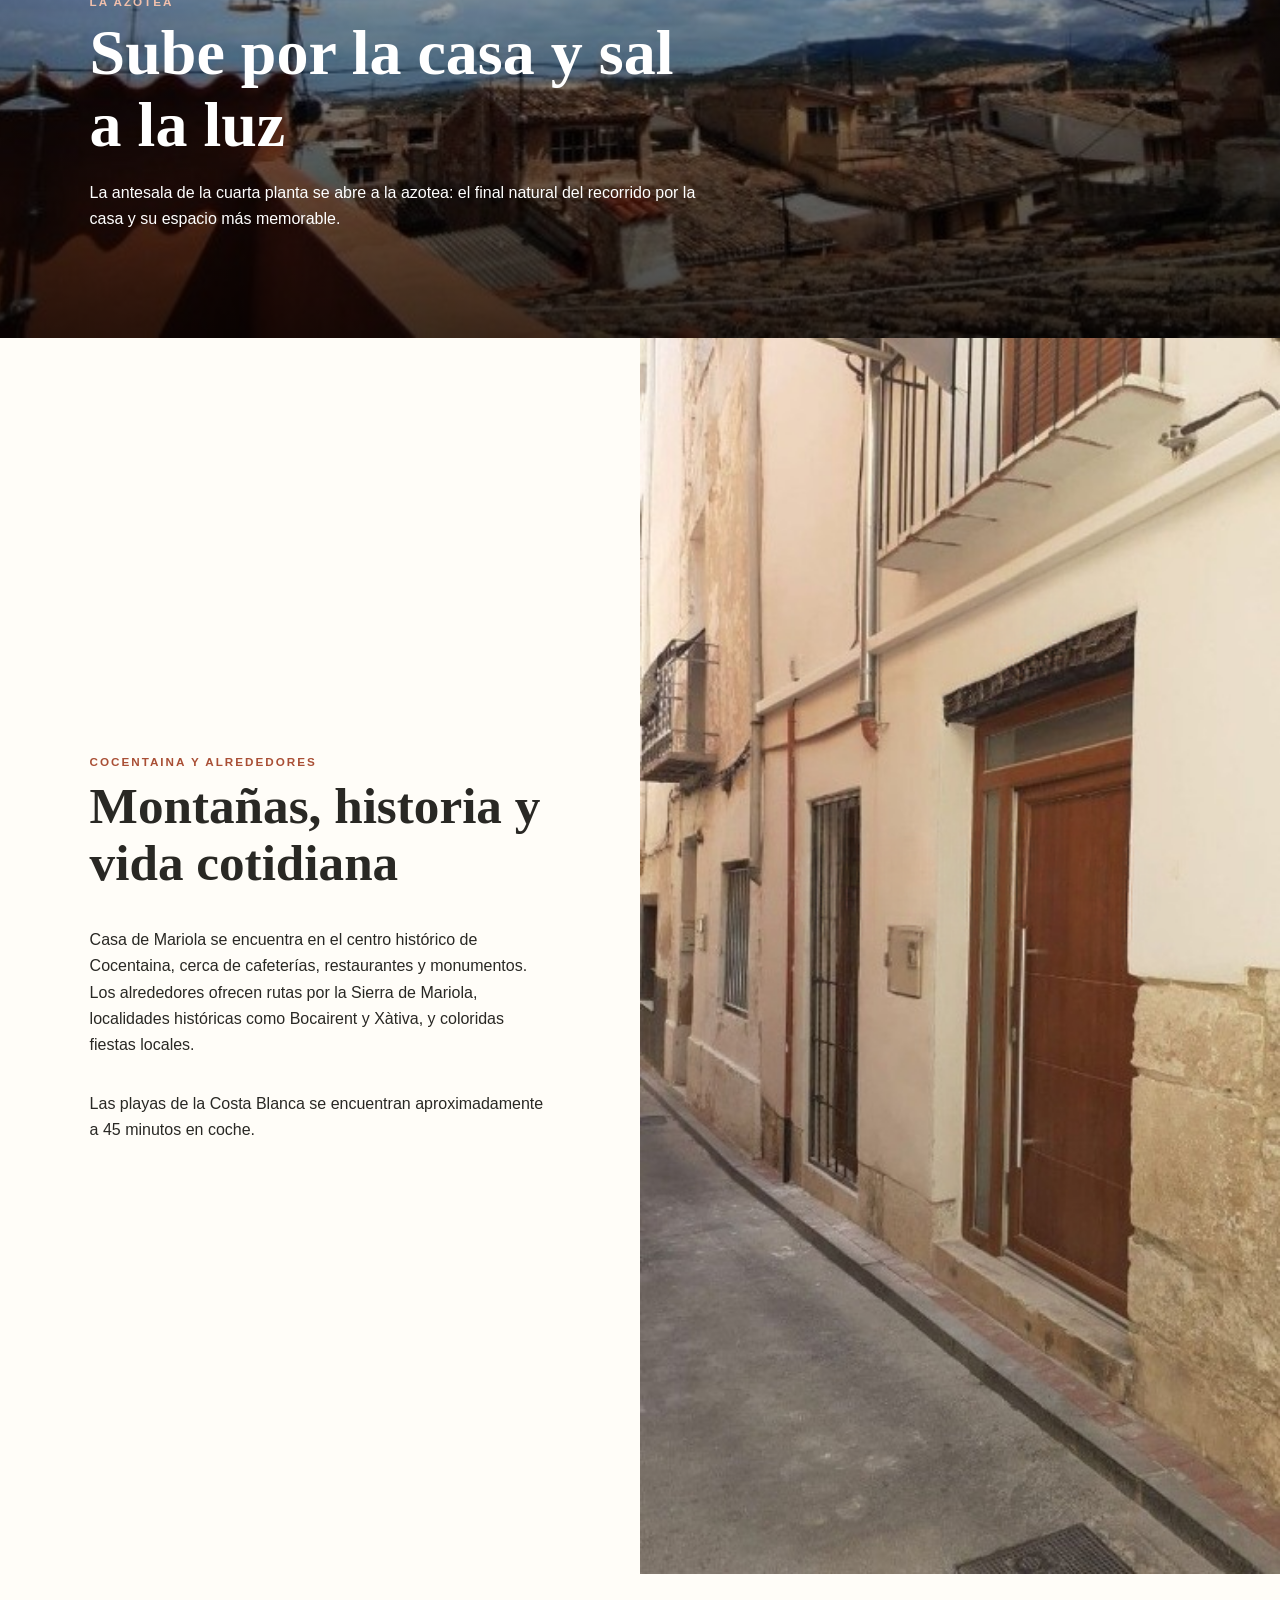
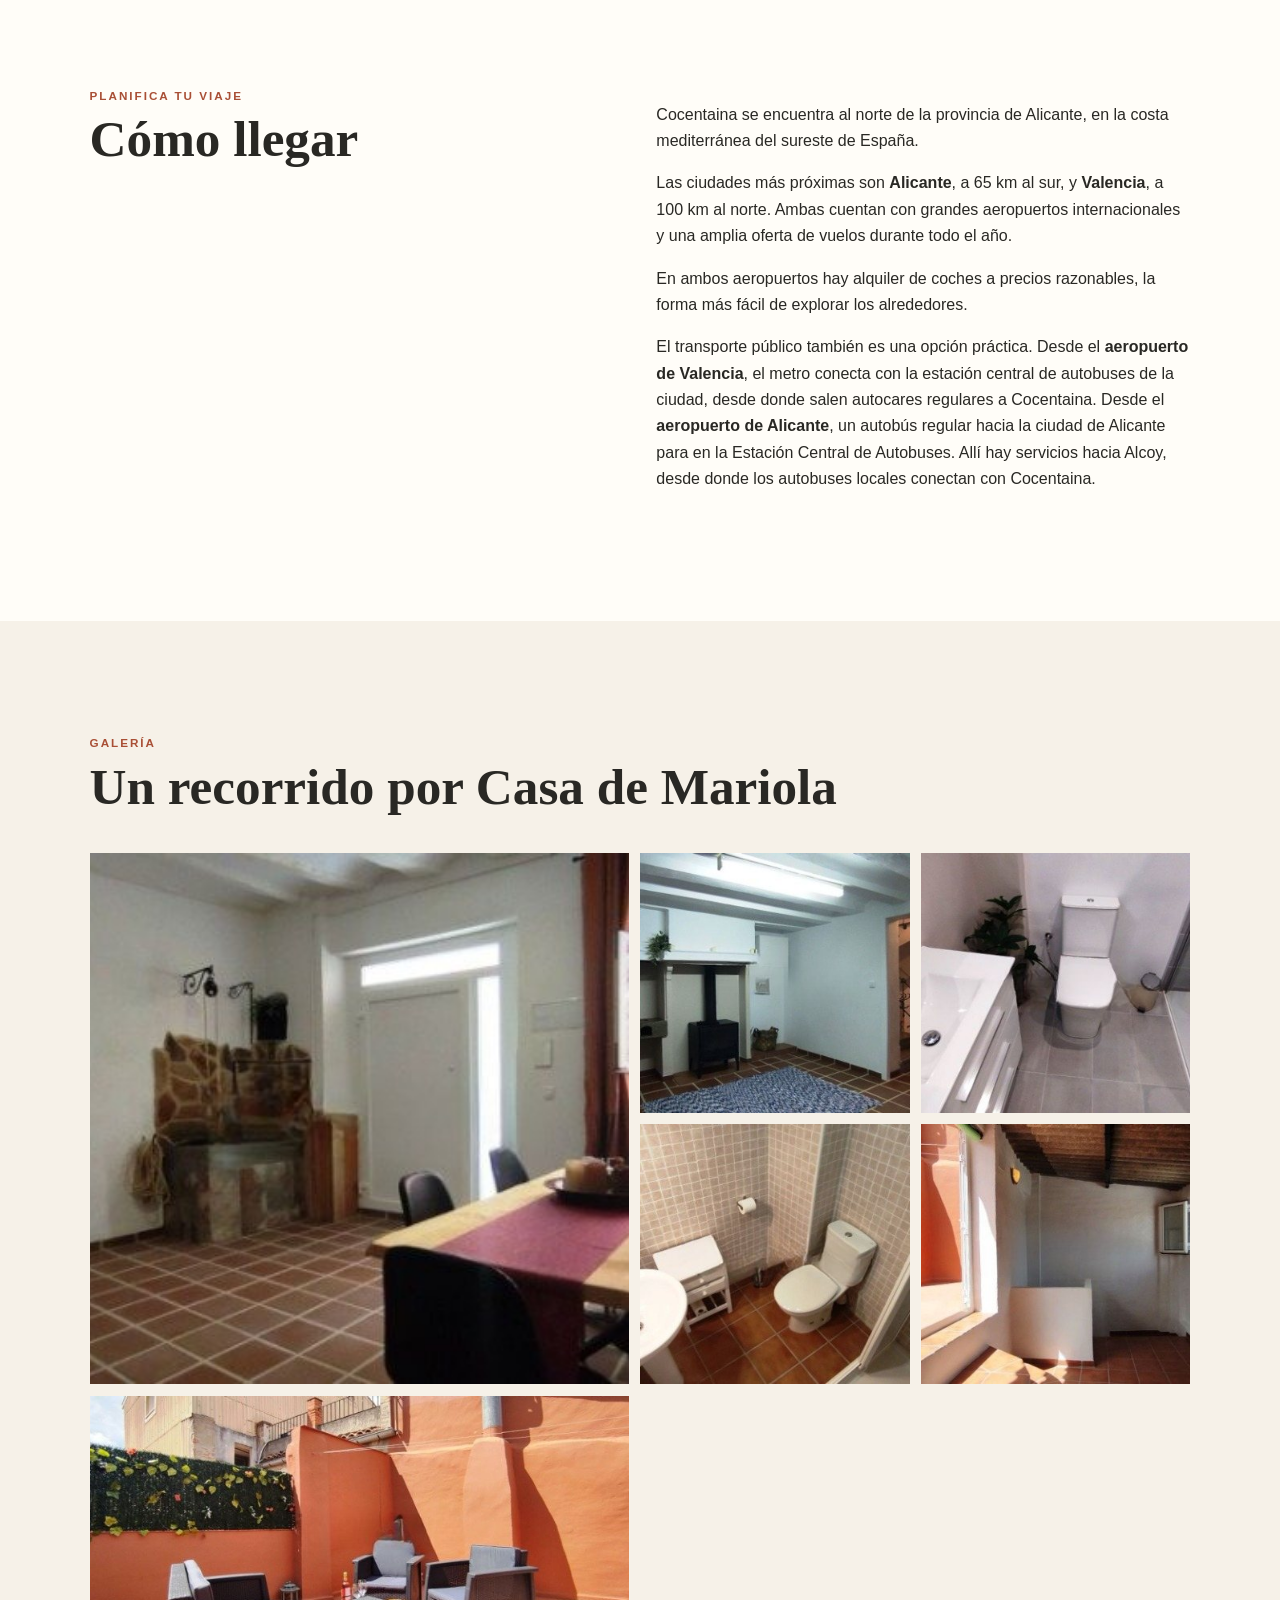
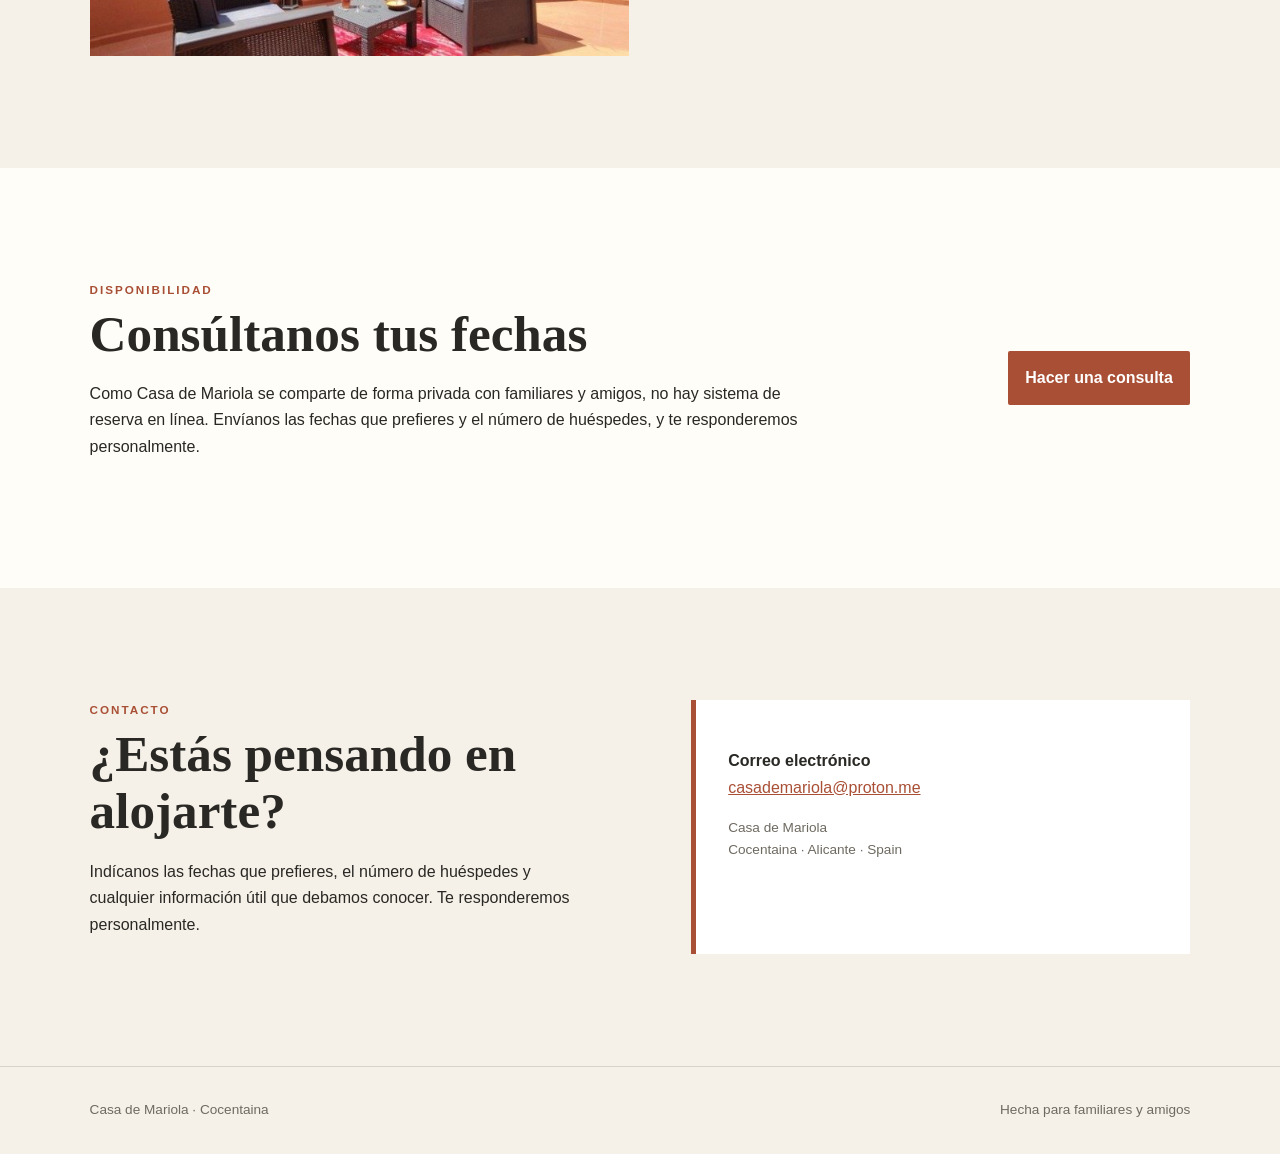
==== commit 92eac67e: "Add files via upload Version 1.5 - Refine language selector and multilingual SEO" ====
--- a/es/index.html
+++ b/es/index.html
@@ -3,21 +3,21 @@
 <html lang="es">
 <head>
 <meta charset="utf-8"/>
-<meta content="width=device-width, initial-scale=1" name="viewport"/>
-<meta content="Alójate en una casa histórica cuidadosamente restaurada en el corazón de Cocentaina, Alicante. Una base ideal para descubrir la Sierra de Mariola, el interior valenciano y la Costa Blanca." name="description"/>
-<link href="https://casademariola.com/es/" rel="canonical"/><link href="https://casademariola.com/" hreflang="en" rel="alternate"/><link href="https://casademariola.com/va/" hreflang="ca-valencia" rel="alternate"/><link href="https://casademariola.com/es/" hreflang="es" rel="alternate"/><link href="https://casademariola.com/fr/" hreflang="fr" rel="alternate"/><link href="https://casademariola.com/" hreflang="x-default" rel="alternate"/>
-<meta content="Casa de Mariola | Cocentaina" property="og:title"/>
-<meta content="Una casa tradicional en el casco histórico de Cocentaina, cerca de la Sierra de Mariola." property="og:description"/>
-<meta content="website" property="og:type"/>
-<meta content="https://casademariola.com/es/" property="og:url"/>
-<meta content="https://casademariola.com/images/hero-terrace.jpg" property="og:image"/>
+<meta content="width=device-width, initial-scale=1" name="viewport"/><meta content="Alójate en una casa histórica cuidadosamente restaurada en el corazón de Cocentaina, Alicante. Una base ideal para descubrir la Sierra de Mariola, el interior valenciano y la Costa Blanca." name="description"/><meta content="index, follow, max-image-preview:large" name="robots"/><link href="https://casademariola.com/es/" rel="canonical"/><link href="https://casademariola.com/" hreflang="en" rel="alternate"/><link href="https://casademariola.com/va/" hreflang="ca-ES" rel="alternate"/><link href="https://casademariola.com/es/" hreflang="es" rel="alternate"/><link href="https://casademariola.com/fr/" hreflang="fr" rel="alternate"/><link href="https://casademariola.com/" hreflang="x-default" rel="alternate"/><meta content="Casa de Mariola" property="og:site_name"/><meta content="website" property="og:type"/><meta content="es_ES" property="og:locale"/><meta content="Casa de Mariola | Casa histórica en Cocentaina" property="og:title"/><meta content="Una casa histórica restaurada en el corazón de Cocentaina, cerca de la Sierra de Mariola." property="og:description"/><meta content="https://casademariola.com/es/" property="og:url"/><meta content="https://casademariola.com/images/hero-terrace.jpg" property="og:image"/><meta content="Rooftop terrace at Casa de Mariola in Cocentaina" property="og:image:alt"/><meta content="summary_large_image" name="twitter:card"/><meta content="Casa de Mariola | Casa histórica en Cocentaina" name="twitter:title"/><meta content="Una casa histórica restaurada en el corazón de Cocentaina, cerca de la Sierra de Mariola." name="twitter:description"/><meta content="https://casademariola.com/images/hero-terrace.jpg" name="twitter:image"/><meta content="en_GB" property="og:locale:alternate"/><meta content="ca_ES" property="og:locale:alternate"/><meta content="fr_FR" property="og:locale:alternate"/>
+
+
+
+
+
+
+
 <link href="../favicon.svg" rel="icon" type="image/svg+xml"/>
 <title>Casa de Mariola | Casa histórica en Cocentaina</title>
 <link href="https://fonts.googleapis.com" rel="preconnect"/>
 <link crossorigin="" href="https://fonts.gstatic.com" rel="preconnect"/>
 <link href="../styles.css" rel="stylesheet"/>
-<link href="styles.css" rel="stylesheet"/>
-</head>
+
+<script type="application/ld+json">{"@context": "https://schema.org", "@type": "VacationRental", "name": "Casa de Mariola", "url": "https://casademariola.com/es/", "description": "Alójate en una casa histórica cuidadosamente restaurada en el corazón de Cocentaina, Alicante. Una base ideal para descubrir la Sierra de Mariola, el interior valenciano y la Costa Blanca.", "image": "https://casademariola.com/images/hero-terrace.jpg", "address": {"@type": "PostalAddress", "addressLocality": "Cocentaina", "addressRegion": "Alicante", "addressCountry": "ES"}, "numberOfBedrooms": 5, "petsAllowed": true}</script></head>
 <body>
 <header class="site-header">
 <a aria-label="Inicio de Casa de Mariola" class="brand" href="#home">
@@ -33,15 +33,8 @@
 <a href="#availability">Disponibilidad</a>
 <a href="#contact">Contacto</a>
 <div class="language-selector">
-<button aria-controls="language-menu" aria-expanded="false" aria-label="Elegir idioma" class="language-toggle" type="button">
-<span aria-hidden="true" class="flag flag-va"></span><span aria-hidden="true" class="flag flag-es"></span><span aria-hidden="true" class="flag flag-fr"></span><span aria-hidden="true" class="language-chevron">▾</span>
-</button>
-<div class="language-menu" id="language-menu" role="menu">
-<a href="/" lang="en" role="menuitem">English</a>
-<a href="/va/" lang="ca-valencia" role="menuitem">Valencià</a>
-<a href="/es/" lang="es" role="menuitem">Español</a>
-<a href="/fr/" lang="fr" role="menuitem">Français</a>
-</div>
+<button aria-controls="language-menu" aria-expanded="false" aria-label="Elegir idioma" class="language-toggle" type="button"><span class="language-label">Idiomas</span><span aria-hidden="true" class="flag flag-va"></span><span aria-hidden="true" class="flag flag-es"></span><span aria-hidden="true" class="flag flag-fr"></span><span aria-hidden="true" class="language-chevron">▾</span></button>
+<div class="language-menu" id="language-menu" role="menu"><a href="/" lang="en" role="menuitem"><span aria-hidden="true" class="flag flag-gb"></span><span>English</span></a><a href="/va/" lang="ca-valencia" role="menuitem"><span aria-hidden="true" class="flag flag-va"></span><span>Valencià</span></a><a aria-current="page" class="current-language" href="/es/" lang="es" role="menuitem"><span aria-hidden="true" class="flag flag-es"></span><span>Español</span></a><a href="/fr/" lang="fr" role="menuitem"><span aria-hidden="true" class="flag flag-fr"></span><span>Français</span></a></div>
 </div></nav>
 </header>
 <main>
--- a/styles.css
+++ b/styles.css
@@ -122,3 +122,11 @@
   .language-toggle{margin-top:.2rem}
   .language-menu{position:static;margin-top:.35rem;box-shadow:none;width:100%}
 }
+
+/* Refined language selector */
+.language-label{font-size:.82rem;font-weight:600;margin-right:.18rem}
+.flag-gb{background:linear-gradient(33deg,transparent 45%,#fff 45% 55%,transparent 55%),linear-gradient(-33deg,transparent 45%,#fff 45% 55%,transparent 55%),linear-gradient(to right,transparent 42%,#fff 42% 58%,transparent 58%),linear-gradient(to bottom,transparent 38%,#fff 38% 62%,transparent 62%),linear-gradient(33deg,transparent 47%,#c8102e 47% 53%,transparent 53%),linear-gradient(-33deg,transparent 47%,#c8102e 47% 53%,transparent 53%),linear-gradient(to right,transparent 46%,#c8102e 46% 54%,transparent 54%),linear-gradient(to bottom,transparent 43%,#c8102e 43% 57%,transparent 57%),#012169}
+.language-menu a{display:flex;align-items:center;gap:.62rem}
+.language-menu a.current-language{font-weight:600;background:var(--ivory)}
+.language-menu a.current-language::after{content:'✓';margin-left:auto;color:var(--terracotta)}
+@media(max-width:850px){.language-label{display:inline}}
